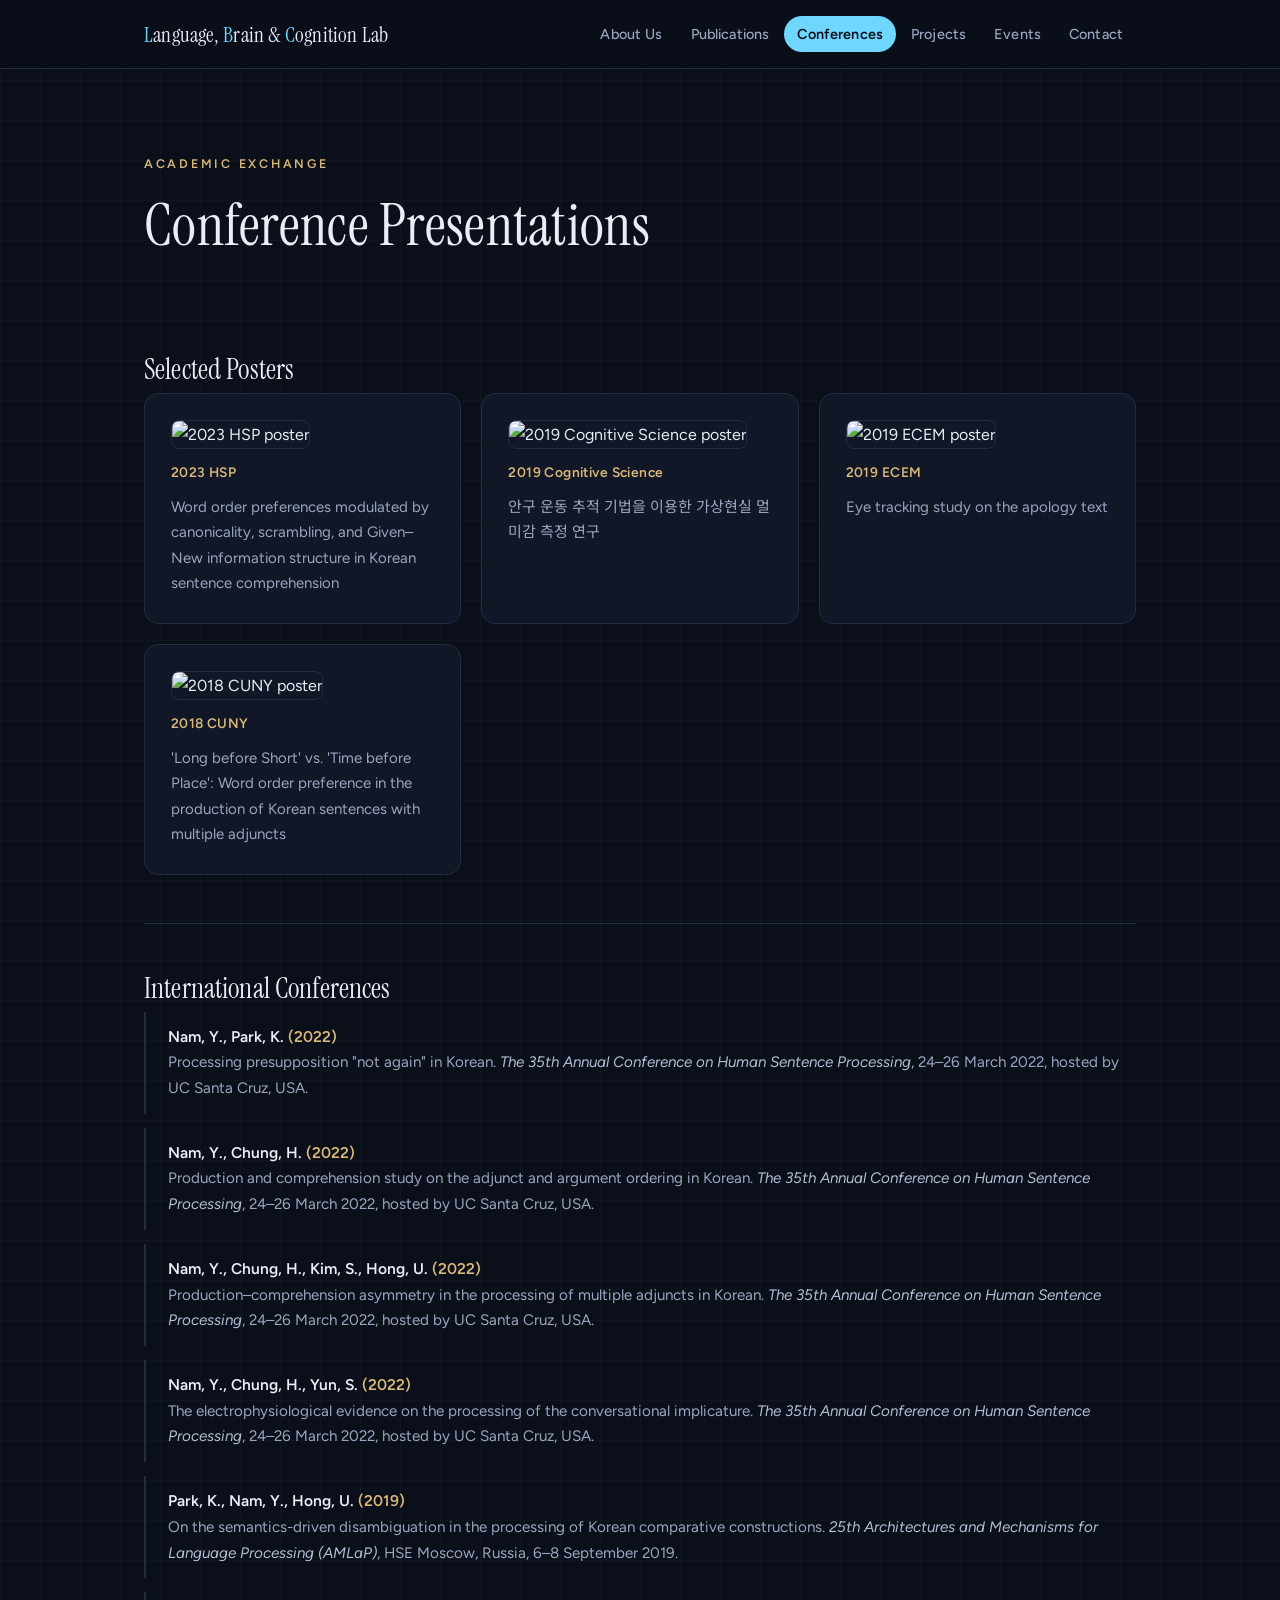
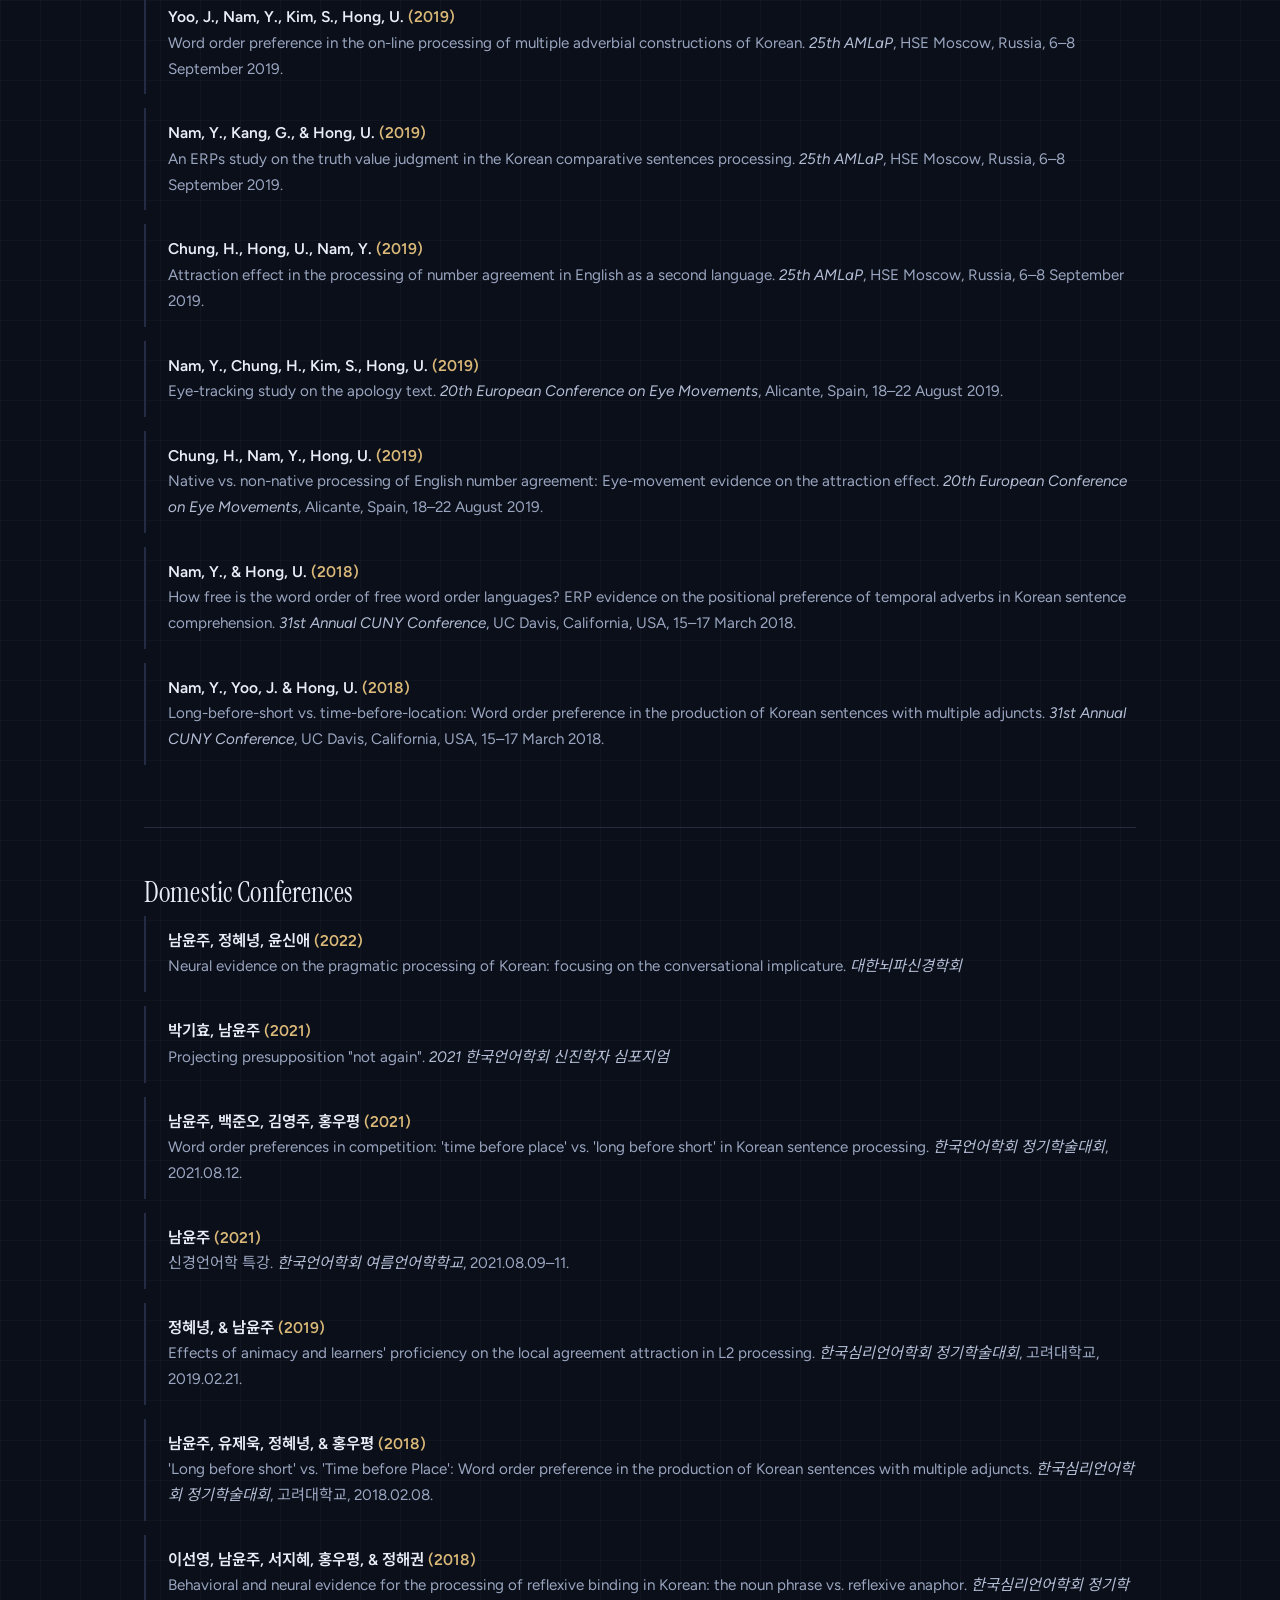
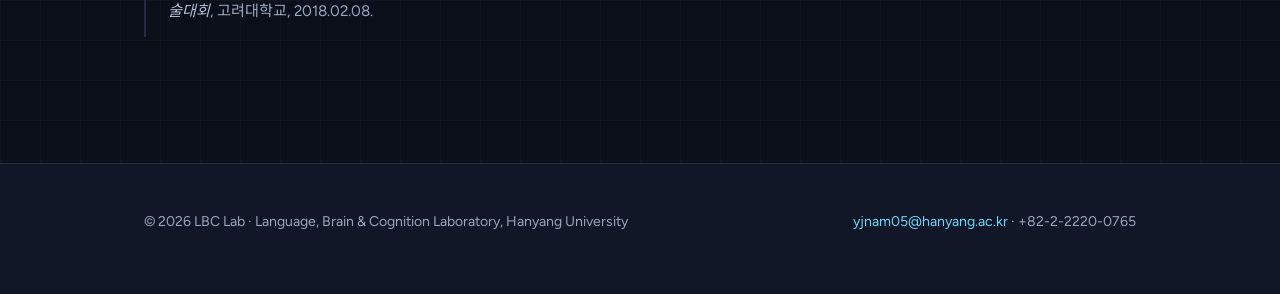
==== conferences.html @ b363a461 "Add files via upload" ====
<!DOCTYPE html>
<html lang="en">
<head>
<meta charset="UTF-8">
<meta name="viewport" content="width=device-width, initial-scale=1">
<title>Conferences | LBC Lab — Hanyang University</title>
<link rel="preconnect" href="https://fonts.googleapis.com">
<link href="https://fonts.googleapis.com/css2?family=Instrument+Serif:ital@0;1&family=Figtree:wght@400;500;600;700&family=Noto+Sans+KR:wght@400;500;700&family=Gowun+Batang:wght@400;700&display=swap" rel="stylesheet">
<link rel="stylesheet" href="css/style.css">
</head>
<body>

<header class="site">
  <div class="site-inner">
    <a class="brand" href="index.html"><b>L</b>anguage, <b>B</b>rain &amp; <b>C</b>ognition Lab</a>
    <nav class="main" aria-label="Main">
      <a href="index.html">About Us</a>
      <a href="publications.html">Publications</a>
      <a href="conferences.html" aria-current="page">Conferences</a>
      <a href="projects.html">Projects</a>
      <a href="events.html">Events</a>
      <a href="contact.html">Contact</a>
    </nav>
  </div>
</header>

<main class="wrap">

  <section class="hero">
    <p class="eyebrow">Academic Exchange</p>
    <h1>Conference Presentations</h1>
  </section>

  <section class="block">
    <h2 class="section">Selected Posters</h2>
    <div class="cards">
      <div class="card">
        <img src="images/poster-2023-hsp.jpg" alt="2023 HSP poster" style="width:100%;border-radius:8px;margin-bottom:12px;">
        <p class="meta">2023 HSP</p>
        <p>Word order preferences modulated by canonicality, scrambling, and Given–New
        information structure in Korean sentence comprehension</p>
      </div>
      <div class="card">
        <img src="images/poster-2019-cogsci.jpg" alt="2019 Cognitive Science poster" style="width:100%;border-radius:8px;margin-bottom:12px;">
        <p class="meta">2019 Cognitive Science</p>
        <p>안구 운동 추적 기법을 이용한 가상현실 멀미감 측정 연구</p>
      </div>
      <div class="card">
        <img src="images/poster-2019-ecem.jpg" alt="2019 ECEM poster" style="width:100%;border-radius:8px;margin-bottom:12px;">
        <p class="meta">2019 ECEM</p>
        <p>Eye tracking study on the apology text</p>
      </div>
      <div class="card">
        <img src="images/poster-2018-cuny.jpg" alt="2018 CUNY poster" style="width:100%;border-radius:8px;margin-bottom:12px;">
        <p class="meta">2018 CUNY</p>
        <p>'Long before Short' vs. 'Time before Place': Word order preference in the
        production of Korean sentences with multiple adjuncts</p>
      </div>
    </div>
  </section>

  <section class="block">
    <h2 class="section">International Conferences</h2>
    <ul class="pub-list">
      <li>
        <div class="authors">Nam, Y., Park, K. <span class="year">(2022)</span></div>
        <div class="title">Processing presupposition "not again" in Korean.
        <span class="venue">The 35th Annual Conference on Human Sentence Processing</span>, 24–26 March 2022, hosted by UC Santa Cruz, USA.</div>
      </li>
      <li>
        <div class="authors">Nam, Y., Chung, H. <span class="year">(2022)</span></div>
        <div class="title">Production and comprehension study on the adjunct and argument ordering in Korean.
        <span class="venue">The 35th Annual Conference on Human Sentence Processing</span>, 24–26 March 2022, hosted by UC Santa Cruz, USA.</div>
      </li>
      <li>
        <div class="authors">Nam, Y., Chung, H., Kim, S., Hong, U. <span class="year">(2022)</span></div>
        <div class="title">Production–comprehension asymmetry in the processing of multiple adjuncts in Korean.
        <span class="venue">The 35th Annual Conference on Human Sentence Processing</span>, 24–26 March 2022, hosted by UC Santa Cruz, USA.</div>
      </li>
      <li>
        <div class="authors">Nam, Y., Chung, H., Yun, S. <span class="year">(2022)</span></div>
        <div class="title">The electrophysiological evidence on the processing of the conversational implicature.
        <span class="venue">The 35th Annual Conference on Human Sentence Processing</span>, 24–26 March 2022, hosted by UC Santa Cruz, USA.</div>
      </li>
      <li>
        <div class="authors">Park, K., Nam, Y., Hong, U. <span class="year">(2019)</span></div>
        <div class="title">On the semantics-driven disambiguation in the processing of Korean comparative constructions.
        <span class="venue">25th Architectures and Mechanisms for Language Processing (AMLaP)</span>, HSE Moscow, Russia, 6–8 September 2019.</div>
      </li>
      <li>
        <div class="authors">Yoo, J., Nam, Y., Kim, S., Hong, U. <span class="year">(2019)</span></div>
        <div class="title">Word order preference in the on-line processing of multiple adverbial constructions of Korean.
        <span class="venue">25th AMLaP</span>, HSE Moscow, Russia, 6–8 September 2019.</div>
      </li>
      <li>
        <div class="authors">Nam, Y., Kang, G., &amp; Hong, U. <span class="year">(2019)</span></div>
        <div class="title">An ERPs study on the truth value judgment in the Korean comparative sentences processing.
        <span class="venue">25th AMLaP</span>, HSE Moscow, Russia, 6–8 September 2019.</div>
      </li>
      <li>
        <div class="authors">Chung, H., Hong, U., Nam, Y. <span class="year">(2019)</span></div>
        <div class="title">Attraction effect in the processing of number agreement in English as a second language.
        <span class="venue">25th AMLaP</span>, HSE Moscow, Russia, 6–8 September 2019.</div>
      </li>
      <li>
        <div class="authors">Nam, Y., Chung, H., Kim, S., Hong, U. <span class="year">(2019)</span></div>
        <div class="title">Eye-tracking study on the apology text.
        <span class="venue">20th European Conference on Eye Movements</span>, Alicante, Spain, 18–22 August 2019.</div>
      </li>
      <li>
        <div class="authors">Chung, H., Nam, Y., Hong, U. <span class="year">(2019)</span></div>
        <div class="title">Native vs. non-native processing of English number agreement: Eye-movement evidence on the attraction effect.
        <span class="venue">20th European Conference on Eye Movements</span>, Alicante, Spain, 18–22 August 2019.</div>
      </li>
      <li>
        <div class="authors">Nam, Y., &amp; Hong, U. <span class="year">(2018)</span></div>
        <div class="title">How free is the word order of free word order languages? ERP evidence on the positional preference of temporal adverbs in Korean sentence comprehension.
        <span class="venue">31st Annual CUNY Conference</span>, UC Davis, California, USA, 15–17 March 2018.</div>
      </li>
      <li>
        <div class="authors">Nam, Y., Yoo, J. &amp; Hong, U. <span class="year">(2018)</span></div>
        <div class="title">Long-before-short vs. time-before-location: Word order preference in the production of Korean sentences with multiple adjuncts.
        <span class="venue">31st Annual CUNY Conference</span>, UC Davis, California, USA, 15–17 March 2018.</div>
      </li>
    </ul>
  </section>

  <section class="block">
    <h2 class="section">Domestic Conferences</h2>
    <ul class="pub-list">
      <li>
        <div class="authors">남윤주, 정혜녕, 윤신애 <span class="year">(2022)</span></div>
        <div class="title">Neural evidence on the pragmatic processing of Korean: focusing on the conversational implicature.
        <span class="venue">대한뇌파신경학회</span></div>
      </li>
      <li>
        <div class="authors">박기효, 남윤주 <span class="year">(2021)</span></div>
        <div class="title">Projecting presupposition "not again".
        <span class="venue">2021 한국언어학회 신진학자 심포지엄</span></div>
      </li>
      <li>
        <div class="authors">남윤주, 백준오, 김영주, 홍우평 <span class="year">(2021)</span></div>
        <div class="title">Word order preferences in competition: 'time before place' vs. 'long before short' in Korean sentence processing.
        <span class="venue">한국언어학회 정기학술대회</span>, 2021.08.12.</div>
      </li>
      <li>
        <div class="authors">남윤주 <span class="year">(2021)</span></div>
        <div class="title">신경언어학 특강.
        <span class="venue">한국언어학회 여름언어학학교</span>, 2021.08.09–11.</div>
      </li>
      <li>
        <div class="authors">정혜녕, &amp; 남윤주 <span class="year">(2019)</span></div>
        <div class="title">Effects of animacy and learners' proficiency on the local agreement attraction in L2 processing.
        <span class="venue">한국심리언어학회 정기학술대회</span>, 고려대학교, 2019.02.21.</div>
      </li>
      <li>
        <div class="authors">남윤주, 유제욱, 정혜녕, &amp; 홍우평 <span class="year">(2018)</span></div>
        <div class="title">'Long before short' vs. 'Time before Place': Word order preference in the production of Korean sentences with multiple adjuncts.
        <span class="venue">한국심리언어학회 정기학술대회</span>, 고려대학교, 2018.02.08.</div>
      </li>
      <li>
        <div class="authors">이선영, 남윤주, 서지혜, 홍우평, &amp; 정해권 <span class="year">(2018)</span></div>
        <div class="title">Behavioral and neural evidence for the processing of reflexive binding in Korean: the noun phrase vs. reflexive anaphor.
        <span class="venue">한국심리언어학회 정기학술대회</span>, 고려대학교, 2018.02.08.</div>
      </li>
    </ul>
  </section>

</main>

<footer class="site">
  <div class="site-inner">
    <span>© 2026 LBC Lab · Language, Brain &amp; Cognition Laboratory, Hanyang University</span>
    <span><a href="mailto:yjnam05@hanyang.ac.kr">yjnam05@hanyang.ac.kr</a> · +82-2-2220-0765</span>
  </div>
</footer>

</body>
</html>
---- css/style.css ----
/* LBC Lab — refined dark theme */
/* An EEG monitor at night: deep blue-black, luminous signal cyan, warm gold detail */
:root {
  --bg: #0b0f1a;
  --panel: #111726;
  --panel-2: #151d30;
  --line: #232c44;
  --text: #e9edf6;
  --soft: #9aa6c0;
  --accent: #6fd6ff;       /* signal cyan */
  --accent-dim: #3aa8d8;
  --gold: #d9b878;         /* warm detail: years, eyebrows */
}

* { margin: 0; padding: 0; box-sizing: border-box; }
html { scroll-behavior: smooth; }

body {
  font-family: "Figtree", "Noto Sans KR", -apple-system, sans-serif;
  color: var(--text);
  background-color: var(--bg);
  background-image:
    radial-gradient(1200px 600px at 70% -10%, rgba(111, 214, 255, 0.07), transparent 60%),
    linear-gradient(rgba(255,255,255,0.025) 1px, transparent 1px),
    linear-gradient(90deg, rgba(255,255,255,0.025) 1px, transparent 1px);
  background-size: auto, 40px 40px, 40px 40px;
  line-height: 1.7;
}

h1, h2, h3, .display {
  font-family: "Instrument Serif", "Gowun Batang", Georgia, serif;
  font-weight: 400;
  line-height: 1.22;
  color: var(--text);
  letter-spacing: 0.005em;
}

a { color: var(--accent); text-decoration: none; }
a:hover { text-decoration: underline; }
a:focus-visible, button:focus-visible {
  outline: 2px solid var(--accent);
  outline-offset: 3px;
  border-radius: 2px;
}

.wrap { max-width: 1040px; margin: 0 auto; padding: 0 24px; }

/* ---------- Header / Nav ---------- */
header.site {
  background: rgba(11, 15, 26, 0.85);
  backdrop-filter: blur(10px);
  border-bottom: 1px solid var(--line);
  position: sticky;
  top: 0;
  z-index: 50;
}
.site-inner {
  display: flex;
  align-items: center;
  justify-content: space-between;
  gap: 16px;
  padding: 16px 24px;
  max-width: 1040px;
  margin: 0 auto;
  flex-wrap: wrap;
}
.brand {
  font-family: "Instrument Serif", "Gowun Batang", serif;
  font-size: 1.3rem;
  color: var(--text);
  letter-spacing: 0.01em;
}
.brand b { color: var(--accent); font-weight: 400; }
.brand:hover { text-decoration: none; }
nav.main { display: flex; gap: 2px; flex-wrap: wrap; }
nav.main a {
  padding: 6px 13px;
  border-radius: 999px;
  font-size: 0.9rem;
  color: var(--soft);
  font-weight: 500;
  letter-spacing: 0.01em;
}
nav.main a:hover { color: var(--text); background: rgba(255,255,255,0.05); text-decoration: none; }
nav.main a[aria-current="page"] {
  color: #0b0f1a;
  background: var(--accent);
  font-weight: 600;
}

/* ---------- Hero ---------- */
.hero { padding: 84px 0 44px; }
.hero .eyebrow {
  font-size: 0.78rem;
  letter-spacing: 0.22em;
  text-transform: uppercase;
  color: var(--gold);
  font-weight: 600;
  margin-bottom: 16px;
}
.hero h1 {
  font-size: clamp(2.3rem, 5.5vw, 3.6rem);
  max-width: 24ch;
}
.hero h1 em { font-style: italic; color: var(--accent); }
.hero p.lede {
  margin-top: 20px;
  max-width: 60ch;
  color: var(--soft);
  font-size: 1.08rem;
}

/* ERP waveform signature — glowing trace */
.erp-wave { display: block; width: 100%; height: 96px; margin: 14px 0 0; }
.erp-wave path {
  fill: none;
  stroke: var(--accent);
  stroke-width: 2;
  stroke-linecap: round;
  stroke-dasharray: 2400;
  stroke-dashoffset: 2400;
  filter: drop-shadow(0 0 6px rgba(111, 214, 255, 0.55));
  animation: trace 3.4s ease-out forwards;
}
.erp-wave .baseline {
  stroke: var(--line);
  stroke-width: 1;
  stroke-dasharray: none;
  animation: none;
  stroke-dashoffset: 0;
  filter: none;
}
.erp-wave text {
  font-family: "Figtree", sans-serif;
  font-size: 10px;
  letter-spacing: 0.08em;
  fill: var(--soft);
}
@keyframes trace { to { stroke-dashoffset: 0; } }
@media (prefers-reduced-motion: reduce) {
  .erp-wave path { animation: none; stroke-dashoffset: 0; }
  html { scroll-behavior: auto; }
}

/* ---------- Sections ---------- */
section.block { padding: 48px 0; }
section.block + section.block { border-top: 1px solid var(--line); }
h2.section { font-size: 1.75rem; margin-bottom: 6px; }
.section-note { color: var(--soft); font-size: 0.96rem; margin-bottom: 28px; }

.tags { display: flex; flex-wrap: wrap; gap: 9px; margin-top: 24px; }
.tags span {
  border: 1px solid var(--line);
  background: var(--panel);
  border-radius: 999px;
  padding: 6px 16px;
  font-size: 0.87rem;
  color: var(--soft);
  transition: border-color 0.2s, color 0.2s;
}
.tags span:hover { border-color: var(--accent-dim); color: var(--text); }

/* ---------- PI card ---------- */
.pi {
  display: grid;
  grid-template-columns: 240px 1fr;
  gap: 34px;
  align-items: start;
  background: linear-gradient(160deg, var(--panel-2), var(--panel));
  border: 1px solid var(--line);
  border-radius: 14px;
  padding: 30px;
}
.pi img { width: 100%; border-radius: 10px; display: block; }
.pi h3 { font-size: 1.6rem; }
.pi .role { color: var(--gold); font-weight: 500; margin: 6px 0 16px; font-size: 0.94rem; }
.pi p { color: var(--soft); font-size: 0.96rem; margin-bottom: 10px; }
.pi .links { margin-top: 18px; display: flex; gap: 10px; flex-wrap: wrap; }

.btn {
  display: inline-block;
  border: 1px solid var(--accent-dim);
  color: var(--accent);
  border-radius: 999px;
  padding: 8px 20px;
  font-size: 0.89rem;
  font-weight: 600;
  letter-spacing: 0.02em;
  transition: background 0.2s, color 0.2s, box-shadow 0.2s;
}
.btn:hover {
  background: var(--accent);
  color: #0b0f1a;
  text-decoration: none;
  box-shadow: 0 0 18px rgba(111, 214, 255, 0.35);
}
.btn.solid { background: var(--accent); color: #0b0f1a; border-color: var(--accent); }
.btn.solid:hover { background: #8fdfff; }

/* ---------- Members ---------- */
.members {
  display: grid;
  grid-template-columns: repeat(auto-fill, minmax(180px, 1fr));
  gap: 20px;
}
.member {
  background: var(--panel);
  border: 1px solid var(--line);
  border-radius: 14px;
  overflow: hidden;
  text-align: center;
  padding-bottom: 18px;
  transition: transform 0.2s, border-color 0.2s;
}
.member:hover { transform: translateY(-3px); border-color: var(--accent-dim); }
.member img {
  width: 100%;
  aspect-ratio: 1 / 1;
  object-fit: cover;
  display: block;
  margin-bottom: 14px;
  filter: saturate(0.92);
}
.member .name { font-weight: 600; font-size: 1.02rem; }
.member .deg { font-size: 0.76rem; color: var(--gold); letter-spacing: 0.14em; text-transform: uppercase; margin-top: 2px; }

/* ---------- Publications ---------- */
.pub-list { list-style: none; }
.pub-list li {
  border-left: 2px solid var(--line);
  padding: 12px 0 12px 22px;
  margin-bottom: 14px;
  transition: border-color 0.25s;
}
.pub-list li:hover { border-color: var(--accent); }
.pub-list .authors { font-weight: 600; font-size: 0.97rem; }
.pub-list .year { color: var(--gold); font-weight: 600; }
.pub-list .title { color: var(--soft); font-size: 0.95rem; }
.pub-list .venue { font-style: italic; color: #b3bdd4; }

/* ---------- Projects ---------- */
.proj {
  display: grid;
  grid-template-columns: 130px 1fr;
  gap: 22px;
  padding: 20px 0;
  border-bottom: 1px solid var(--line);
}
.proj:last-child { border-bottom: none; }
.proj .period { color: var(--gold); font-weight: 600; font-size: 0.92rem; letter-spacing: 0.03em; }
.proj .agency { font-weight: 600; }
.proj p { color: var(--soft); font-size: 0.95rem; }

/* ---------- Cards (events, collab) ---------- */
.cards { display: grid; grid-template-columns: repeat(auto-fit, minmax(280px, 1fr)); gap: 20px; }
.card {
  background: var(--panel);
  border: 1px solid var(--line);
  border-radius: 14px;
  padding: 26px;
  transition: border-color 0.2s;
}
.card:hover { border-color: var(--accent-dim); }
.card h3 { font-size: 1.28rem; margin-bottom: 8px; }
.card h3 a { color: var(--text); }
.card h3 a:hover { color: var(--accent); text-decoration: none; }
.card .meta { color: var(--gold); font-size: 0.86rem; font-weight: 600; margin-bottom: 10px; letter-spacing: 0.03em; }
.card p, .card li { color: var(--soft); font-size: 0.94rem; }
.card ul { padding-left: 18px; margin-top: 6px; }
.card .links { margin-top: 16px; display: flex; gap: 10px; flex-wrap: wrap; }
.card img { border: 1px solid var(--line); }

/* ---------- Contact ---------- */
.contact-grid { display: grid; grid-template-columns: 1fr 1fr; gap: 20px; }
.contact-item {
  background: var(--panel);
  border: 1px solid var(--line);
  border-radius: 14px;
  padding: 26px;
  transition: border-color 0.2s;
}
.contact-item:hover { border-color: var(--accent-dim); }
.contact-item .label {
  font-size: 0.74rem;
  letter-spacing: 0.18em;
  text-transform: uppercase;
  color: var(--gold);
  font-weight: 600;
  margin-bottom: 8px;
}
.contact-item .value { font-size: 1.12rem; font-weight: 500; }

/* ---------- Footer ---------- */
footer.site {
  border-top: 1px solid var(--line);
  margin-top: 64px;
  padding: 30px 0 44px;
  font-size: 0.88rem;
  color: var(--soft);
  background: var(--panel);
}
footer .site-inner { display: flex; justify-content: space-between; flex-wrap: wrap; gap: 10px; }

/* ---------- Responsive ---------- */
@media (max-width: 720px) {
  .pi { grid-template-columns: 1fr; }
  .pi img { max-width: 240px; }
  .proj { grid-template-columns: 1fr; gap: 4px; }
  .contact-grid { grid-template-columns: 1fr; }
  .hero { padding: 52px 0 30px; }
}
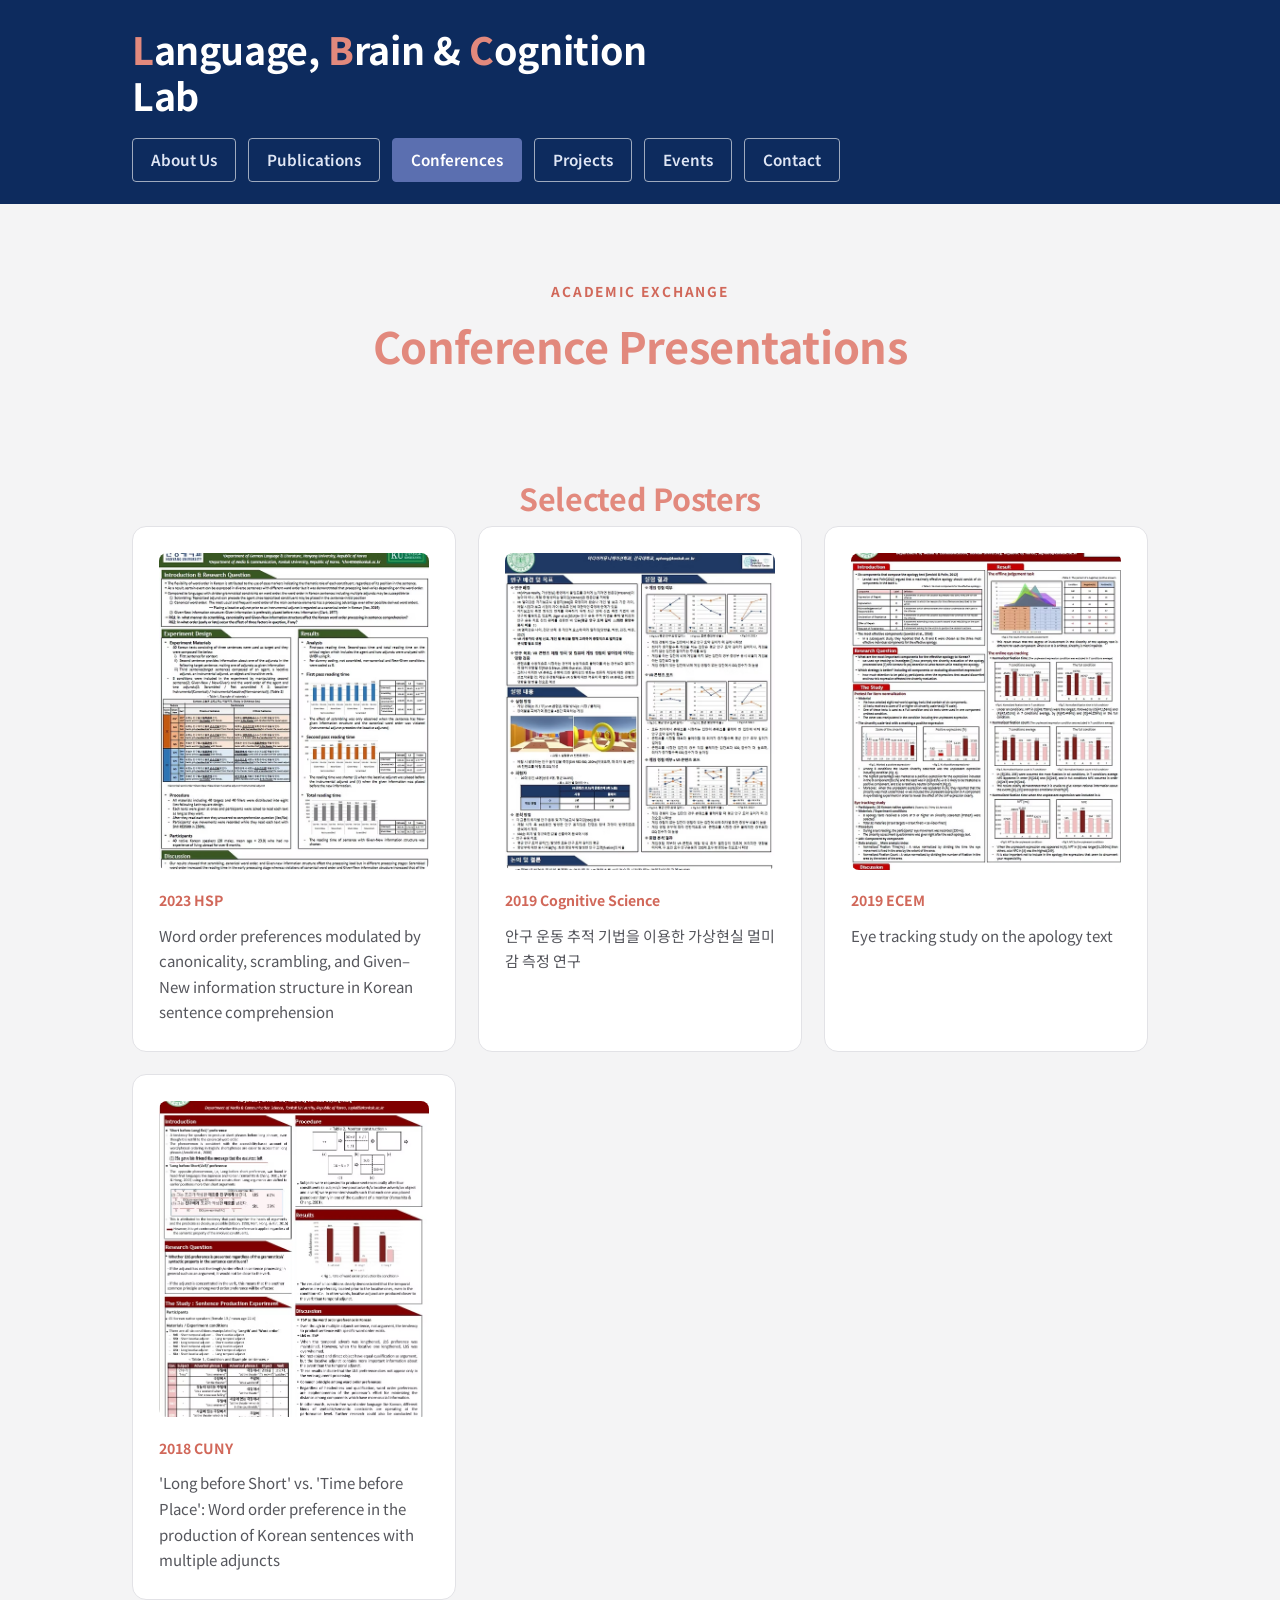
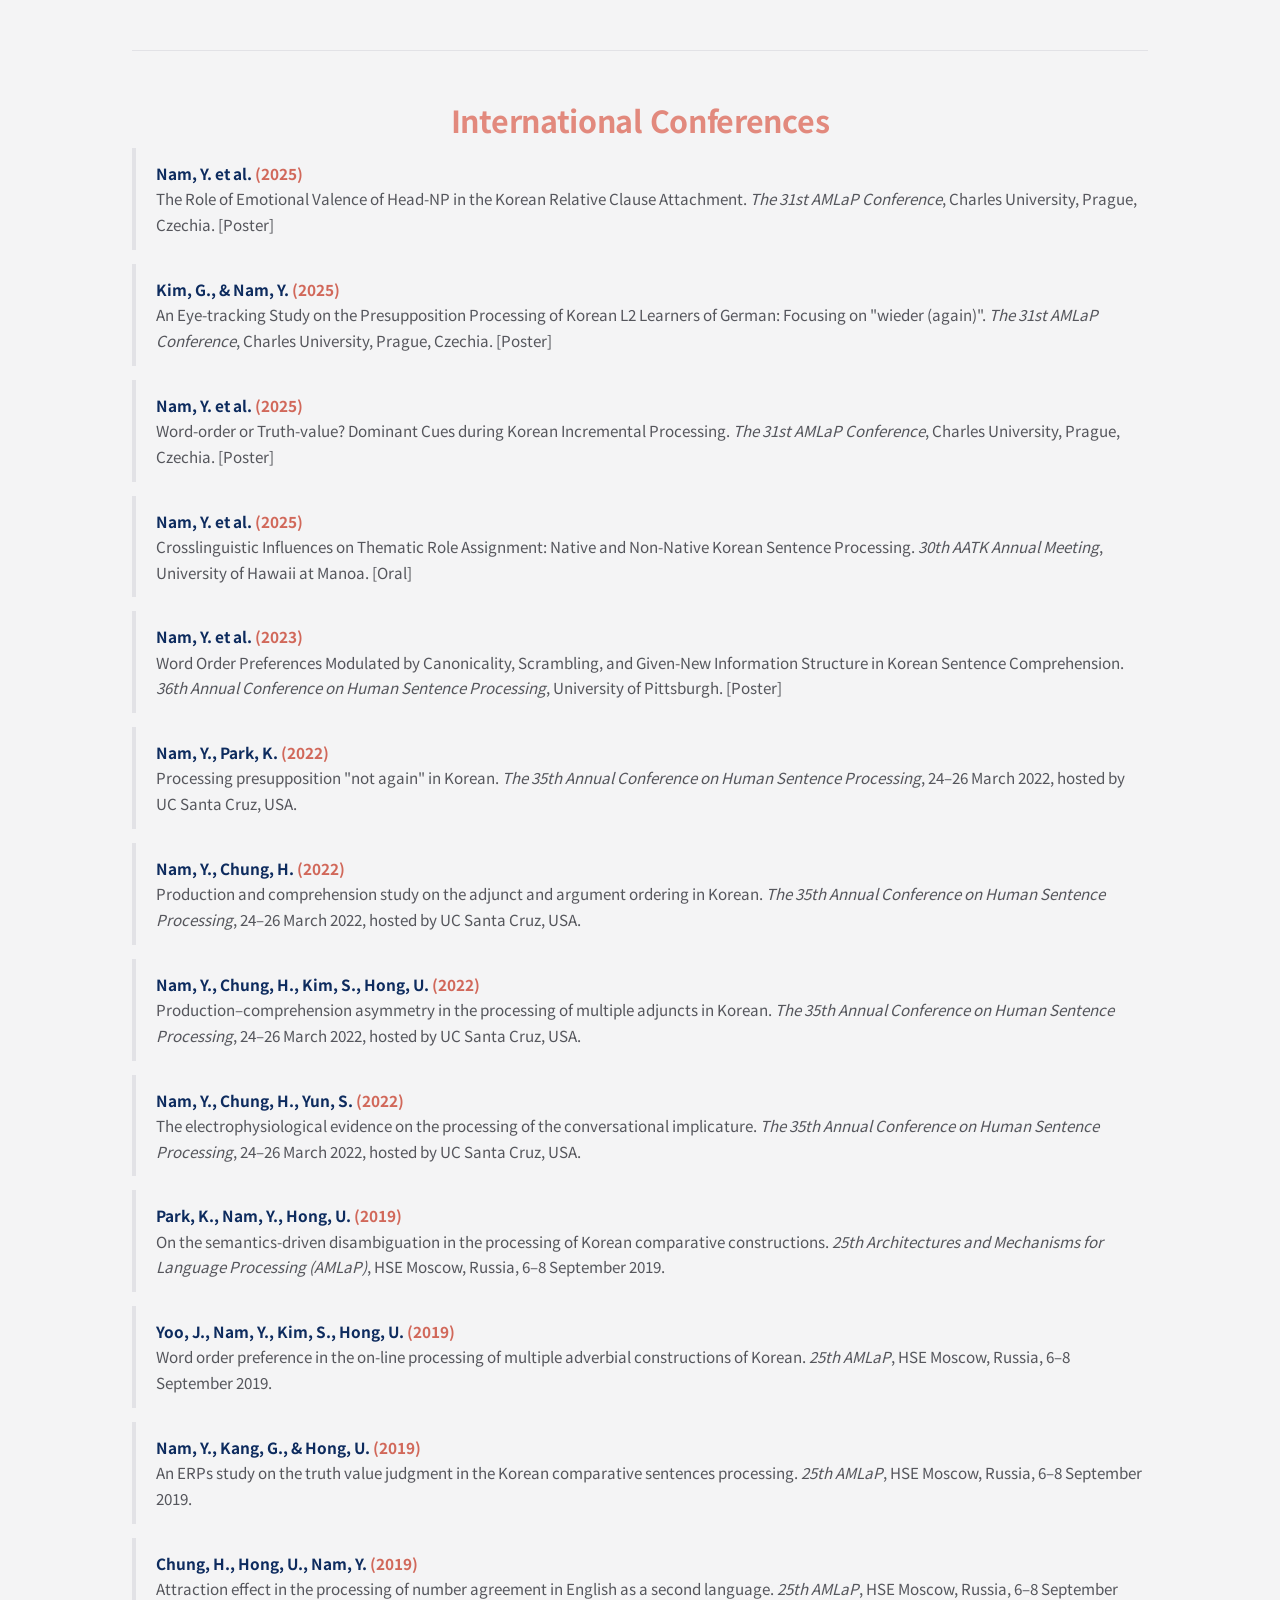
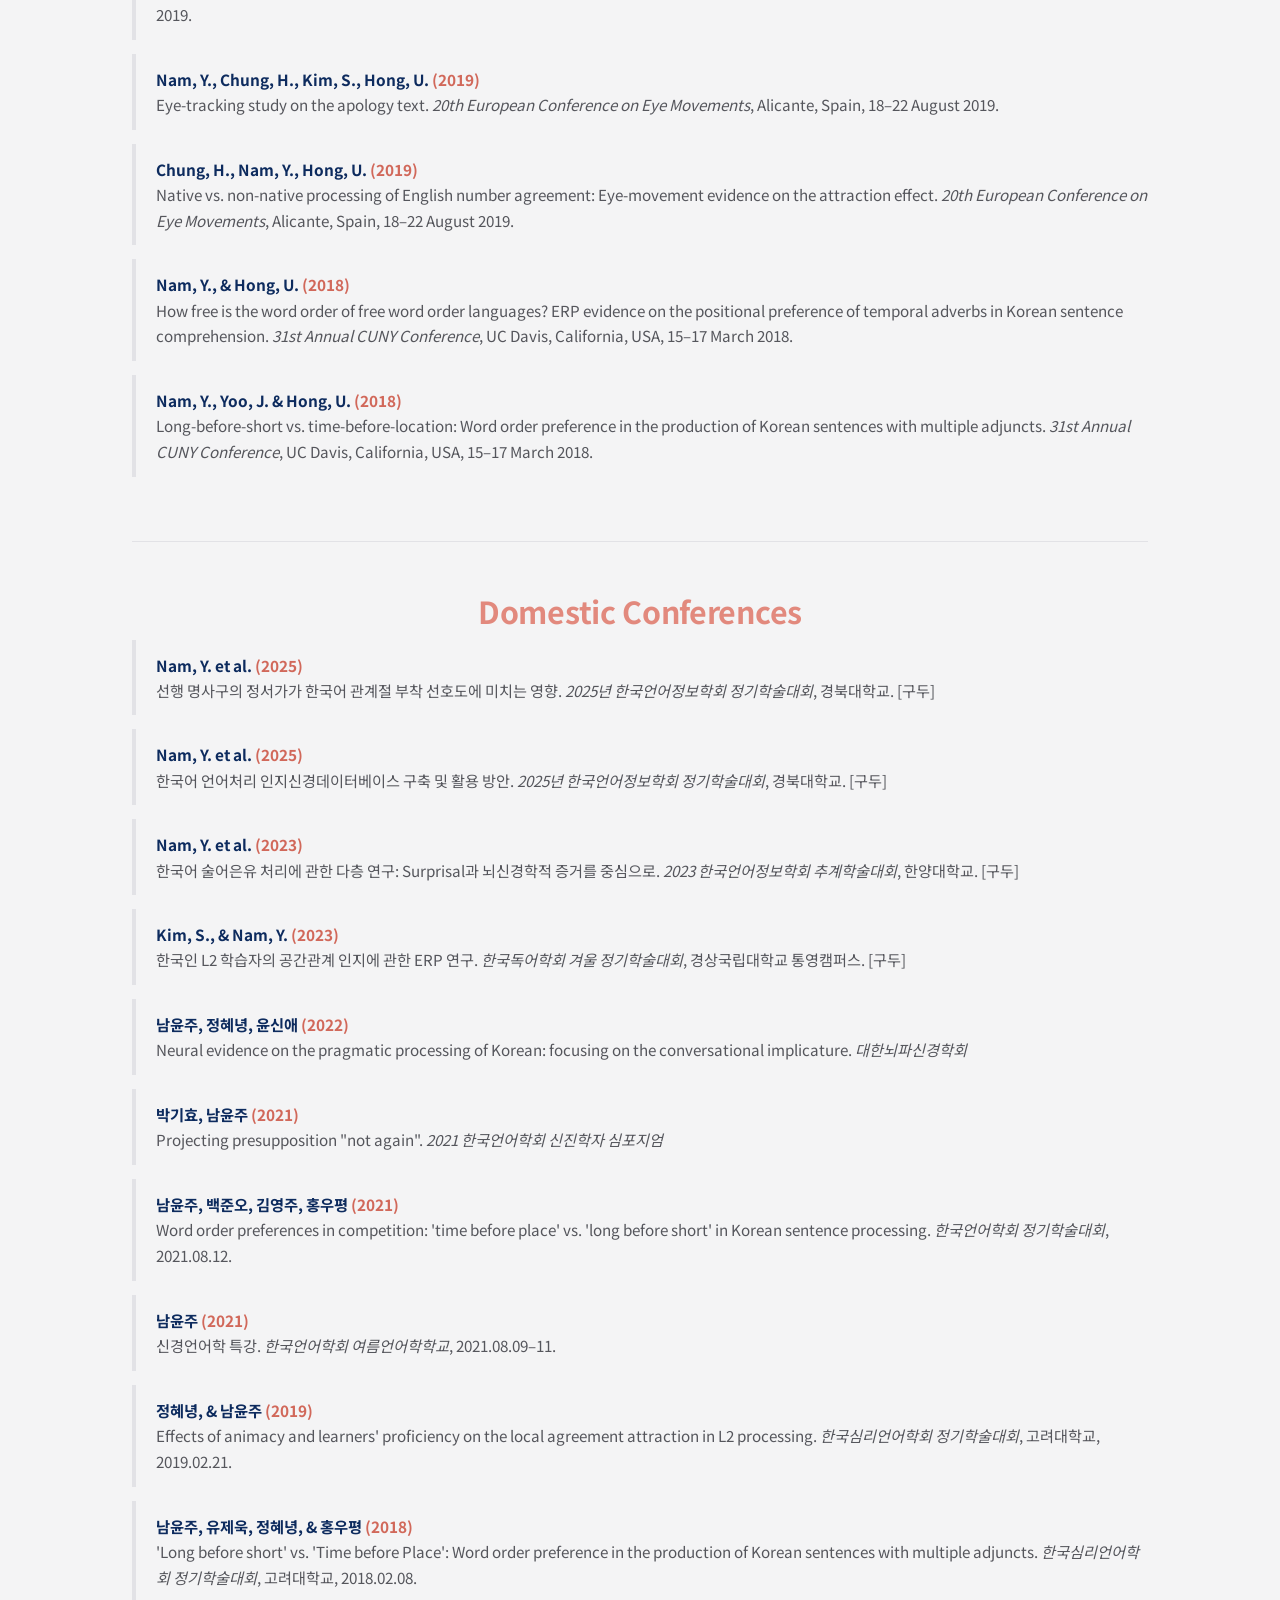
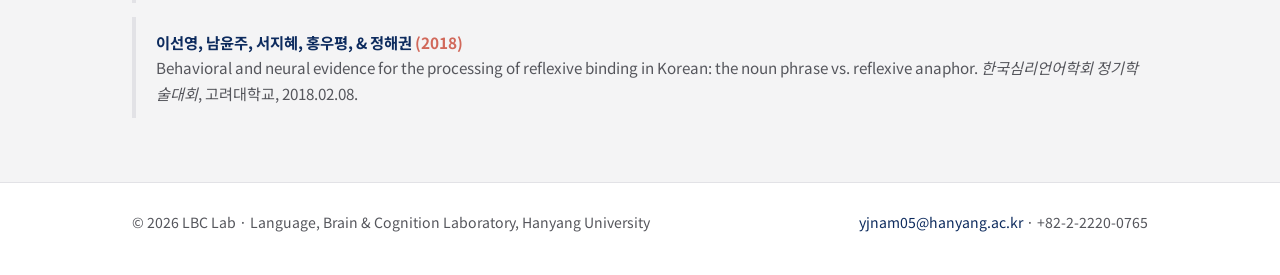
==== commit ce7e72d4: "Add files via upload" ====
--- a/conferences.html
+++ b/conferences.html
@@ -63,6 +63,31 @@
     <h2 class="section">International Conferences</h2>
     <ul class="pub-list">
       <li>
+        <div class="authors">Nam, Y. et al. <span class="year">(2025)</span></div>
+        <div class="title">The Role of Emotional Valence of Head-NP in the Korean Relative Clause Attachment.
+        <span class="venue">The 31st AMLaP Conference</span>, Charles University, Prague, Czechia. [Poster]</div>
+      </li>
+      <li>
+        <div class="authors">Kim, G., &amp; Nam, Y. <span class="year">(2025)</span></div>
+        <div class="title">An Eye-tracking Study on the Presupposition Processing of Korean L2 Learners of German: Focusing on "wieder (again)".
+        <span class="venue">The 31st AMLaP Conference</span>, Charles University, Prague, Czechia. [Poster]</div>
+      </li>
+      <li>
+        <div class="authors">Nam, Y. et al. <span class="year">(2025)</span></div>
+        <div class="title">Word-order or Truth-value? Dominant Cues during Korean Incremental Processing.
+        <span class="venue">The 31st AMLaP Conference</span>, Charles University, Prague, Czechia. [Poster]</div>
+      </li>
+      <li>
+        <div class="authors">Nam, Y. et al. <span class="year">(2025)</span></div>
+        <div class="title">Crosslinguistic Influences on Thematic Role Assignment: Native and Non-Native Korean Sentence Processing.
+        <span class="venue">30th AATK Annual Meeting</span>, University of Hawaii at Manoa. [Oral]</div>
+      </li>
+      <li>
+        <div class="authors">Nam, Y. et al. <span class="year">(2023)</span></div>
+        <div class="title">Word Order Preferences Modulated by Canonicality, Scrambling, and Given-New Information Structure in Korean Sentence Comprehension.
+        <span class="venue">36th Annual Conference on Human Sentence Processing</span>, University of Pittsburgh. [Poster]</div>
+      </li>
+      <li>
         <div class="authors">Nam, Y., Park, K. <span class="year">(2022)</span></div>
         <div class="title">Processing presupposition "not again" in Korean.
         <span class="venue">The 35th Annual Conference on Human Sentence Processing</span>, 24–26 March 2022, hosted by UC Santa Cruz, USA.</div>
@@ -128,6 +153,26 @@
   <section class="block">
     <h2 class="section">Domestic Conferences</h2>
     <ul class="pub-list">
+      <li>
+        <div class="authors">Nam, Y. et al. <span class="year">(2025)</span></div>
+        <div class="title">선행 명사구의 정서가가 한국어 관계절 부착 선호도에 미치는 영향.
+        <span class="venue">2025년 한국언어정보학회 정기학술대회</span>, 경북대학교. [구두]</div>
+      </li>
+      <li>
+        <div class="authors">Nam, Y. et al. <span class="year">(2025)</span></div>
+        <div class="title">한국어 언어처리 인지신경데이터베이스 구축 및 활용 방안.
+        <span class="venue">2025년 한국언어정보학회 정기학술대회</span>, 경북대학교. [구두]</div>
+      </li>
+      <li>
+        <div class="authors">Nam, Y. et al. <span class="year">(2023)</span></div>
+        <div class="title">한국어 술어은유 처리에 관한 다층 연구: Surprisal과 뇌신경학적 증거를 중심으로.
+        <span class="venue">2023 한국언어정보학회 추계학술대회</span>, 한양대학교. [구두]</div>
+      </li>
+      <li>
+        <div class="authors">Kim, S., &amp; Nam, Y. <span class="year">(2023)</span></div>
+        <div class="title">한국인 L2 학습자의 공간관계 인지에 관한 ERP 연구.
+        <span class="venue">한국독어학회 겨울 정기학술대회</span>, 경상국립대학교 통영캠퍼스. [구두]</div>
+      </li>
       <li>
         <div class="authors">남윤주, 정혜녕, 윤신애 <span class="year">(2022)</span></div>
         <div class="title">Neural evidence on the pragmatic processing of Korean: focusing on the conversational implicature.
--- a/css/style.css
+++ b/css/style.css
@@ -1,140 +1,162 @@
-/* LBC Lab — refined dark theme */
-/* An EEG monitor at night: deep blue-black, luminous signal cyan, warm gold detail */
+/* LBC Lab — navy & coral, matching original site identity */
 :root {
-  --bg: #0b0f1a;
-  --panel: #111726;
-  --panel-2: #151d30;
-  --line: #232c44;
-  --text: #e9edf6;
-  --soft: #9aa6c0;
-  --accent: #6fd6ff;       /* signal cyan */
-  --accent-dim: #3aa8d8;
-  --gold: #d9b878;         /* warm detail: years, eyebrows */
+  --navy: #0d2b5e;
+  --navy-deep: #091f47;
+  --coral: #e2897d;
+  --coral-deep: #d1685a;
+  --bg: #f4f4f5;
+  --panel: #ffffff;
+  --line: #e2e2e6;
+  --text: #1c1c1e;
+  --soft: #55565c;
 }
 
 * { margin: 0; padding: 0; box-sizing: border-box; }
 html { scroll-behavior: smooth; }
 
 body {
-  font-family: "Figtree", "Noto Sans KR", -apple-system, sans-serif;
+  font-family: "Inter", "Noto Sans KR", sans-serif;
   color: var(--text);
-  background-color: var(--bg);
-  background-image:
-    radial-gradient(1200px 600px at 70% -10%, rgba(111, 214, 255, 0.07), transparent 60%),
-    linear-gradient(rgba(255,255,255,0.025) 1px, transparent 1px),
-    linear-gradient(90deg, rgba(255,255,255,0.025) 1px, transparent 1px);
-  background-size: auto, 40px 40px, 40px 40px;
+  background: var(--bg);
   line-height: 1.7;
 }
 
 h1, h2, h3, .display {
-  font-family: "Instrument Serif", "Gowun Batang", Georgia, serif;
-  font-weight: 400;
-  line-height: 1.22;
+  font-family: "Poppins", "Noto Sans KR", sans-serif;
+  font-weight: 700;
+  line-height: 1.3;
   color: var(--text);
-  letter-spacing: 0.005em;
-}
-
-a { color: var(--accent); text-decoration: none; }
+  letter-spacing: -0.01em;
+}
+
+a { color: var(--navy); text-decoration: none; }
 a:hover { text-decoration: underline; }
 a:focus-visible, button:focus-visible {
-  outline: 2px solid var(--accent);
-  outline-offset: 3px;
-  border-radius: 2px;
-}
-
-.wrap { max-width: 1040px; margin: 0 auto; padding: 0 24px; }
-
-/* ---------- Header / Nav ---------- */
+  outline: 2px solid var(--coral);
+  outline-offset: 2px;
+}
+
+.wrap { max-width: 1080px; margin: 0 auto; padding: 0 32px; }
+
+/* ---------- Header / Nav (navy bar) ---------- */
 header.site {
-  background: rgba(11, 15, 26, 0.85);
-  backdrop-filter: blur(10px);
-  border-bottom: 1px solid var(--line);
-  position: sticky;
-  top: 0;
-  z-index: 50;
+  background: var(--navy);
+  padding: 26px 0 22px;
 }
 .site-inner {
   display: flex;
   align-items: center;
   justify-content: space-between;
-  gap: 16px;
-  padding: 16px 24px;
-  max-width: 1040px;
+  gap: 20px;
+  max-width: 1080px;
   margin: 0 auto;
+  padding: 0 32px;
   flex-wrap: wrap;
 }
 .brand {
-  font-family: "Instrument Serif", "Gowun Batang", serif;
-  font-size: 1.3rem;
+  font-family: "Poppins", "Noto Sans KR", sans-serif;
+  font-size: 2.35rem;
+  font-weight: 700;
+  color: #ffffff;
+  line-height: 1.22;
+  letter-spacing: -0.01em;
+  max-width: 560px;
+}
+.brand b { color: var(--coral); font-weight: 800; }
+.brand:hover { text-decoration: none; }
+
+nav.main { display: flex; gap: 12px; flex-wrap: wrap; }
+nav.main a {
+  padding: 8px 18px;
+  border-radius: 4px;
+  border: 1px solid rgba(255,255,255,0.6);
+  font-size: 0.95rem;
+  font-weight: 600;
+  color: #dfe6f5;
+  background: transparent;
+}
+nav.main a:hover { background: rgba(255,255,255,0.08); text-decoration: none; }
+nav.main a[aria-current="page"] {
+  background: #5b6fb0;
+  border-color: #5b6fb0;
+  color: #ffffff;
+}
+
+/* ---------- Hero ---------- */
+.hero {
+  text-align: center;
+  padding: 76px 0 56px;
+}
+.hero .eyebrow {
+  font-size: 0.85rem;
+  letter-spacing: 0.14em;
+  text-transform: uppercase;
+  color: var(--coral-deep);
+  font-weight: 700;
+  margin-bottom: 14px;
+}
+.hero h1 {
+  font-size: clamp(1.9rem, 4.6vw, 2.7rem);
+  max-width: 26ch;
+  margin: 0 auto;
+  color: var(--coral);
+}
+.hero h1 .k1 { color: var(--coral); }
+.hero h1 .k2 { color: var(--soft); }
+.hero p.lede {
+  margin: 26px auto 0;
+  max-width: 60ch;
   color: var(--text);
-  letter-spacing: 0.01em;
-}
-.brand b { color: var(--accent); font-weight: 400; }
-.brand:hover { text-decoration: none; }
-nav.main { display: flex; gap: 2px; flex-wrap: wrap; }
-nav.main a {
-  padding: 6px 13px;
-  border-radius: 999px;
-  font-size: 0.9rem;
-  color: var(--soft);
-  font-weight: 500;
-  letter-spacing: 0.01em;
-}
-nav.main a:hover { color: var(--text); background: rgba(255,255,255,0.05); text-decoration: none; }
-nav.main a[aria-current="page"] {
-  color: #0b0f1a;
-  background: var(--accent);
-  font-weight: 600;
-}
-
-/* ---------- Hero ---------- */
-.hero { padding: 84px 0 44px; }
-.hero .eyebrow {
-  font-size: 0.78rem;
-  letter-spacing: 0.22em;
-  text-transform: uppercase;
-  color: var(--gold);
-  font-weight: 600;
-  margin-bottom: 16px;
-}
-.hero h1 {
-  font-size: clamp(2.3rem, 5.5vw, 3.6rem);
-  max-width: 24ch;
-}
-.hero h1 em { font-style: italic; color: var(--accent); }
-.hero p.lede {
-  margin-top: 20px;
-  max-width: 60ch;
-  color: var(--soft);
   font-size: 1.08rem;
 }
 
-/* ERP waveform signature — glowing trace */
-.erp-wave { display: block; width: 100%; height: 96px; margin: 14px 0 0; }
+/* ERP waveform — kept as a quiet signature, navy/coral */
+.erp-wave { display: block; width: 100%; max-width: 700px; height: 80px; margin: 30px auto 0; }
 .erp-wave path {
   fill: none;
-  stroke: var(--accent);
-  stroke-width: 2;
+  stroke: var(--coral);
+  stroke-width: 2.4;
   stroke-linecap: round;
   stroke-dasharray: 2400;
   stroke-dashoffset: 2400;
-  filter: drop-shadow(0 0 6px rgba(111, 214, 255, 0.55));
-  animation: trace 3.4s ease-out forwards;
-}
-.erp-wave .baseline {
-  stroke: var(--line);
-  stroke-width: 1;
-  stroke-dasharray: none;
-  animation: none;
-  stroke-dashoffset: 0;
-  filter: none;
-}
-.erp-wave text {
-  font-family: "Figtree", sans-serif;
+  animation: trace 3.2s ease-out forwards;
+}
+.erp-wave .baseline { stroke: var(--line); stroke-width: 1; stroke-dasharray: none; animation: none; stroke-dashoffset: 0; }
+.erp-wave text { font-family: "Inter", sans-serif; font-size: 10px; fill: var(--soft); }
+
+/* ---------- Eye-tracking fixation scanpath (hero signature) ---------- */
+.gaze-plot { display: block; width: 100%; max-width: 680px; height: 150px; margin: 34px auto 0; }
+.gaze-plot .sentence { font-family: "Poppins", "Noto Sans KR", sans-serif; font-weight: 600; fill: var(--navy); }
+.gaze-plot .gloss { font-family: "Inter", sans-serif; font-style: italic; fill: var(--soft); font-size: 13px; }
+.gaze-plot .saccade {
+  fill: none;
+  stroke: var(--coral);
+  stroke-width: 1.6;
+  stroke-linecap: round;
+  opacity: 0.7;
+  stroke-dasharray: 900;
+  stroke-dashoffset: 900;
+  animation: gaze-trace 2.4s ease-out forwards;
+}
+.gaze-plot .fixation {
+  fill: rgba(226, 137, 125, 0.22);
+  stroke: var(--coral-deep);
+  stroke-width: 1.3;
+  opacity: 0;
+  animation: fixation-in 0.4s ease-out forwards;
+}
+.gaze-plot .fixation-dot { fill: var(--coral-deep); }
+.gaze-plot .fixation-num {
+  font-family: "Inter", sans-serif;
   font-size: 10px;
-  letter-spacing: 0.08em;
-  fill: var(--soft);
+  font-weight: 600;
+  fill: var(--coral-deep);
+}
+@keyframes gaze-trace { to { stroke-dashoffset: 0; } }
+@keyframes fixation-in { to { opacity: 1; } }
+@media (prefers-reduced-motion: reduce) {
+  .gaze-plot .saccade { animation: none; stroke-dashoffset: 0; }
+  .gaze-plot .fixation { animation: none; opacity: 1; }
 }
 @keyframes trace { to { stroke-dashoffset: 0; } }
 @media (prefers-reduced-motion: reduce) {
@@ -143,65 +165,86 @@
 }
 
 /* ---------- Sections ---------- */
-section.block { padding: 48px 0; }
+section.block { padding: 50px 0; }
 section.block + section.block { border-top: 1px solid var(--line); }
-h2.section { font-size: 1.75rem; margin-bottom: 6px; }
-.section-note { color: var(--soft); font-size: 0.96rem; margin-bottom: 28px; }
-
-.tags { display: flex; flex-wrap: wrap; gap: 9px; margin-top: 24px; }
+h2.section { font-size: 1.9rem; margin-bottom: 8px; text-align: center; color: var(--coral); }
+.section-note { color: var(--soft); font-size: 0.98rem; margin-bottom: 30px; text-align: center; }
+
+.tags {
+  display: flex; flex-wrap: wrap; gap: 10px; justify-content: center; margin-top: 8px;
+  max-width: 640px; margin-left: auto; margin-right: auto;
+}
 .tags span {
-  border: 1px solid var(--line);
+  border: 1px solid var(--navy);
   background: var(--panel);
   border-radius: 999px;
-  padding: 6px 16px;
-  font-size: 0.87rem;
-  color: var(--soft);
-  transition: border-color 0.2s, color 0.2s;
-}
-.tags span:hover { border-color: var(--accent-dim); color: var(--text); }
+  padding: 7px 18px;
+  font-size: 0.92rem;
+  font-weight: 600;
+  color: var(--navy);
+}
+
+/* ---------- Neural banner (bottom of homepage) ---------- */
+.neural-banner {
+  background: #000000;
+  padding: 0;
+  overflow: hidden;
+  line-height: 0;
+  position: relative;
+}
+.neural-banner .banner-img {
+  display: block;
+  width: 100%;
+  height: auto;
+  max-height: 460px;
+  object-fit: cover;
+  object-position: center 30%;
+}
+.neural-banner .banner-credit {
+  position: absolute;
+  right: 10px;
+  bottom: 6px;
+  font-size: 0.68rem;
+  color: rgba(255,255,255,0.55);
+  font-family: "Inter", sans-serif;
+  line-height: 1.4;
+}
 
 /* ---------- PI card ---------- */
 .pi {
   display: grid;
-  grid-template-columns: 240px 1fr;
+  grid-template-columns: 220px 1fr;
   gap: 34px;
   align-items: start;
-  background: linear-gradient(160deg, var(--panel-2), var(--panel));
+  background: var(--panel);
   border: 1px solid var(--line);
   border-radius: 14px;
   padding: 30px;
 }
 .pi img { width: 100%; border-radius: 10px; display: block; }
-.pi h3 { font-size: 1.6rem; }
-.pi .role { color: var(--gold); font-weight: 500; margin: 6px 0 16px; font-size: 0.94rem; }
+.pi h3 { font-size: 1.5rem; color: var(--navy); }
+.pi .role { color: var(--coral-deep); font-weight: 700; margin: 6px 0 16px; font-size: 0.94rem; }
 .pi p { color: var(--soft); font-size: 0.96rem; margin-bottom: 10px; }
 .pi .links { margin-top: 18px; display: flex; gap: 10px; flex-wrap: wrap; }
 
 .btn {
   display: inline-block;
-  border: 1px solid var(--accent-dim);
-  color: var(--accent);
-  border-radius: 999px;
-  padding: 8px 20px;
-  font-size: 0.89rem;
-  font-weight: 600;
-  letter-spacing: 0.02em;
-  transition: background 0.2s, color 0.2s, box-shadow 0.2s;
-}
-.btn:hover {
-  background: var(--accent);
-  color: #0b0f1a;
-  text-decoration: none;
-  box-shadow: 0 0 18px rgba(111, 214, 255, 0.35);
-}
-.btn.solid { background: var(--accent); color: #0b0f1a; border-color: var(--accent); }
-.btn.solid:hover { background: #8fdfff; }
+  border: 2px solid var(--navy);
+  color: var(--navy);
+  border-radius: 6px;
+  padding: 8px 18px;
+  font-size: 0.9rem;
+  font-weight: 700;
+}
+.btn:hover { background: var(--navy); color: #fff; text-decoration: none; }
+.btn.solid { background: var(--coral); color: #fff; border-color: var(--coral); }
+.btn.solid:hover { background: var(--coral-deep); border-color: var(--coral-deep); }
 
 /* ---------- Members ---------- */
 .members {
   display: grid;
   grid-template-columns: repeat(auto-fill, minmax(180px, 1fr));
-  gap: 20px;
+  gap: 22px;
 }
 .member {
   background: var(--panel);
@@ -209,34 +252,25 @@
   border-radius: 14px;
   overflow: hidden;
   text-align: center;
-  padding-bottom: 18px;
-  transition: transform 0.2s, border-color 0.2s;
-}
-.member:hover { transform: translateY(-3px); border-color: var(--accent-dim); }
-.member img {
-  width: 100%;
-  aspect-ratio: 1 / 1;
-  object-fit: cover;
-  display: block;
-  margin-bottom: 14px;
-  filter: saturate(0.92);
-}
-.member .name { font-weight: 600; font-size: 1.02rem; }
-.member .deg { font-size: 0.76rem; color: var(--gold); letter-spacing: 0.14em; text-transform: uppercase; margin-top: 2px; }
+  padding-bottom: 16px;
+}
+.member img { width: 100%; aspect-ratio: 1 / 1; object-fit: cover; display: block; margin-bottom: 12px; }
+.member .name { font-weight: 700; color: var(--navy); }
+.member .deg { font-size: 0.8rem; color: var(--coral-deep); letter-spacing: 0.06em; text-transform: uppercase; font-weight: 700; }
 
 /* ---------- Publications ---------- */
 .pub-list { list-style: none; }
 .pub-list li {
-  border-left: 2px solid var(--line);
-  padding: 12px 0 12px 22px;
+  border-left: 4px solid var(--line);
+  padding: 12px 0 12px 20px;
   margin-bottom: 14px;
-  transition: border-color 0.25s;
-}
-.pub-list li:hover { border-color: var(--accent); }
-.pub-list .authors { font-weight: 600; font-size: 0.97rem; }
-.pub-list .year { color: var(--gold); font-weight: 600; }
+  transition: border-color 0.2s;
+}
+.pub-list li:hover { border-color: var(--coral); }
+.pub-list .authors { font-weight: 700; font-size: 0.96rem; color: var(--navy); }
+.pub-list .year { color: var(--coral-deep); font-weight: 700; }
 .pub-list .title { color: var(--soft); font-size: 0.95rem; }
-.pub-list .venue { font-style: italic; color: #b3bdd4; }
+.pub-list .venue { font-style: italic; }
 
 /* ---------- Projects ---------- */
 .proj {
@@ -247,65 +281,79 @@
   border-bottom: 1px solid var(--line);
 }
 .proj:last-child { border-bottom: none; }
-.proj .period { color: var(--gold); font-weight: 600; font-size: 0.92rem; letter-spacing: 0.03em; }
-.proj .agency { font-weight: 600; }
+.proj .period { color: var(--coral-deep); font-weight: 700; font-size: 0.92rem; }
+.proj .agency { font-weight: 700; color: var(--navy); }
 .proj p { color: var(--soft); font-size: 0.95rem; }
 
-/* ---------- Cards (events, collab) ---------- */
-.cards { display: grid; grid-template-columns: repeat(auto-fit, minmax(280px, 1fr)); gap: 20px; }
+/* ---------- Cards ---------- */
+.cards { display: grid; grid-template-columns: repeat(auto-fit, minmax(280px, 1fr)); gap: 22px; }
 .card {
   background: var(--panel);
   border: 1px solid var(--line);
   border-radius: 14px;
   padding: 26px;
-  transition: border-color 0.2s;
-}
-.card:hover { border-color: var(--accent-dim); }
-.card h3 { font-size: 1.28rem; margin-bottom: 8px; }
-.card h3 a { color: var(--text); }
-.card h3 a:hover { color: var(--accent); text-decoration: none; }
-.card .meta { color: var(--gold); font-size: 0.86rem; font-weight: 600; margin-bottom: 10px; letter-spacing: 0.03em; }
+}
+.card h3 { font-size: 1.15rem; margin-bottom: 8px; color: var(--navy); }
+.card .meta { color: var(--coral-deep); font-size: 0.88rem; font-weight: 700; margin-bottom: 10px; }
 .card p, .card li { color: var(--soft); font-size: 0.94rem; }
 .card ul { padding-left: 18px; margin-top: 6px; }
-.card .links { margin-top: 16px; display: flex; gap: 10px; flex-wrap: wrap; }
-.card img { border: 1px solid var(--line); }
+.card .links { margin-top: 14px; display: flex; gap: 10px; flex-wrap: wrap; }
 
 /* ---------- Contact ---------- */
-.contact-grid { display: grid; grid-template-columns: 1fr 1fr; gap: 20px; }
-.contact-item {
-  background: var(--panel);
-  border: 1px solid var(--line);
-  border-radius: 14px;
-  padding: 26px;
-  transition: border-color 0.2s;
-}
-.contact-item:hover { border-color: var(--accent-dim); }
-.contact-item .label {
-  font-size: 0.74rem;
-  letter-spacing: 0.18em;
-  text-transform: uppercase;
-  color: var(--gold);
-  font-weight: 600;
-  margin-bottom: 8px;
-}
-.contact-item .value { font-size: 1.12rem; font-weight: 500; }
+.contact-grid { display: grid; grid-template-columns: 1fr 1fr; gap: 22px; }
+.contact-item { background: var(--panel); border: 1px solid var(--line); border-radius: 14px; padding: 26px; }
+.contact-item .label { font-size: 0.78rem; letter-spacing: 0.1em; text-transform: uppercase; color: var(--coral-deep); font-weight: 700; margin-bottom: 6px; }
+.contact-item .value { font-size: 1.1rem; font-weight: 700; color: var(--navy); }
 
 /* ---------- Footer ---------- */
 footer.site {
   border-top: 1px solid var(--line);
-  margin-top: 64px;
-  padding: 30px 0 44px;
+  padding: 28px 0 40px;
   font-size: 0.88rem;
   color: var(--soft);
   background: var(--panel);
 }
-footer .site-inner { display: flex; justify-content: space-between; flex-wrap: wrap; gap: 10px; }
+footer .site-inner { display: flex; justify-content: space-between; flex-wrap: wrap; gap: 10px; padding: 0 32px; max-width: 1080px; margin: 0 auto; }
 
 /* ---------- Responsive ---------- */
 @media (max-width: 720px) {
   .pi { grid-template-columns: 1fr; }
-  .pi img { max-width: 240px; }
+  .pi img { max-width: 220px; }
   .proj { grid-template-columns: 1fr; gap: 4px; }
   .contact-grid { grid-template-columns: 1fr; }
-  .hero { padding: 52px 0 30px; }
-}
+  .hero { padding: 52px 0 36px; }
+  .site-inner { justify-content: center; text-align: center; }
+}
+
+/* ---------- Homepage "About Us" hero block (screenshot match) ---------- */
+.page-title {
+  font-size: clamp(2rem, 5vw, 2.6rem);
+  color: var(--coral);
+  text-align: center;
+}
+.claim {
+  text-align: center;
+  font-size: 1.2rem;
+  font-weight: 700;
+  color: var(--soft);
+  max-width: 46ch;
+  margin: 26px auto 0;
+}
+.claim .k1 { color: var(--coral); }
+.intro-line {
+  font-size: 1.15rem;
+  color: var(--navy);
+  font-weight: 700;
+  max-width: 560px;
+  margin: 44px auto 0;
+  text-align: left;
+}
+.area-list {
+  max-width: 560px;
+  margin: 14px auto 0;
+  padding-left: 22px;
+  text-align: left;
+  color: var(--text);
+  font-size: 1rem;
+}
+.area-list li { margin-bottom: 6px; }
